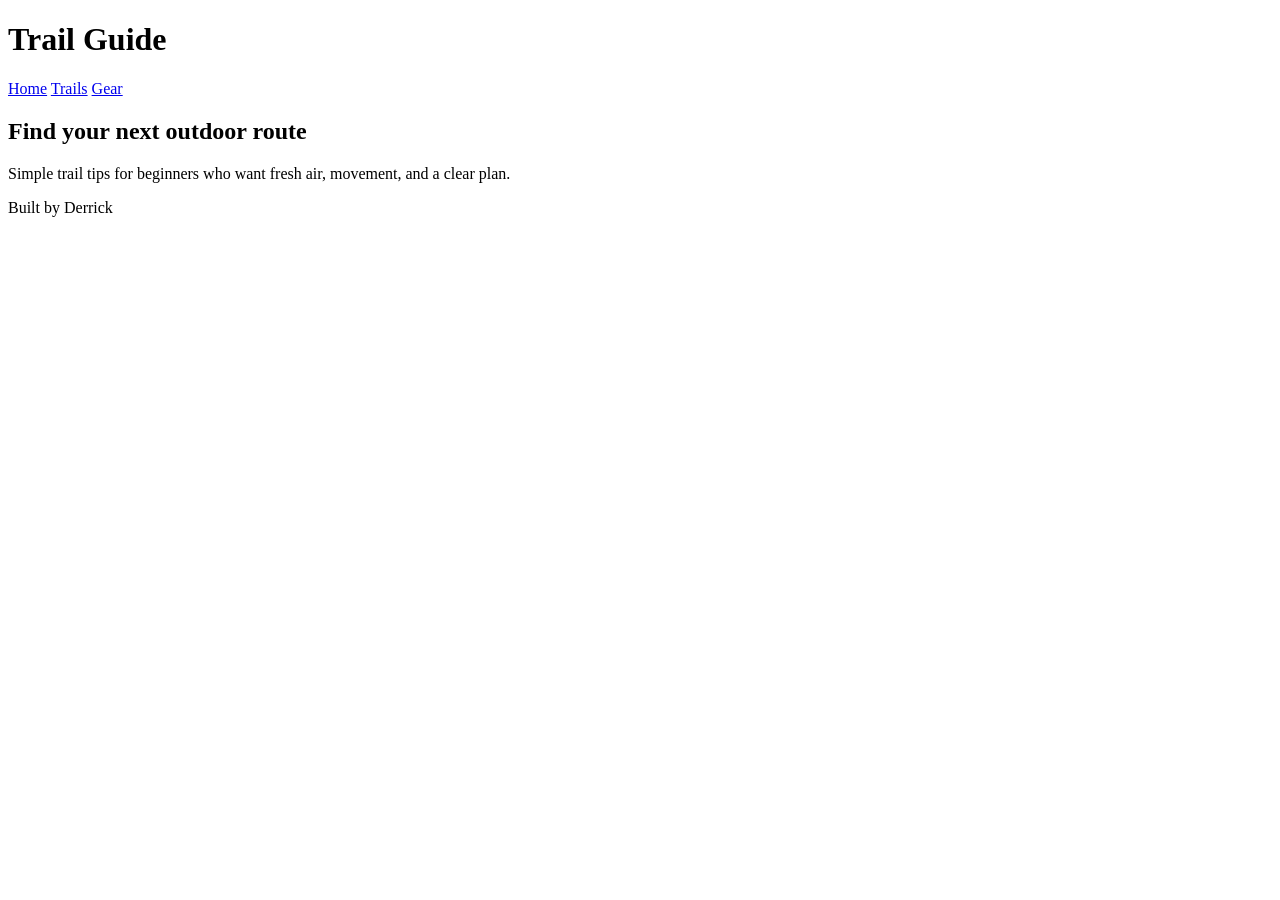
==== index.html @ 2ca33b7c "inital commit" ====
<!DOCTYPE html>
<html>
  <head>
    <title>Trail Guide</title>
    <link rel="stylesheet" href="styles.css">
  </head>
  <body>
    <header>
      <h1>Trail Guide</h1>
      <nav>
        <a href="#">Home</a>
        <a href="#">Trails</a>
        <a href="#">Gear</a>
      </nav>
    </header>

    <main>
      <section class="hero">
        <h2>Find your next outdoor route</h2>
        <p>Simple trail tips for beginners who want fresh air, movement, and a clear plan.</p>
      </section>

     
    <footer>
      <p>Built by Derrick</p>
    </footer>
  </body>
</html>
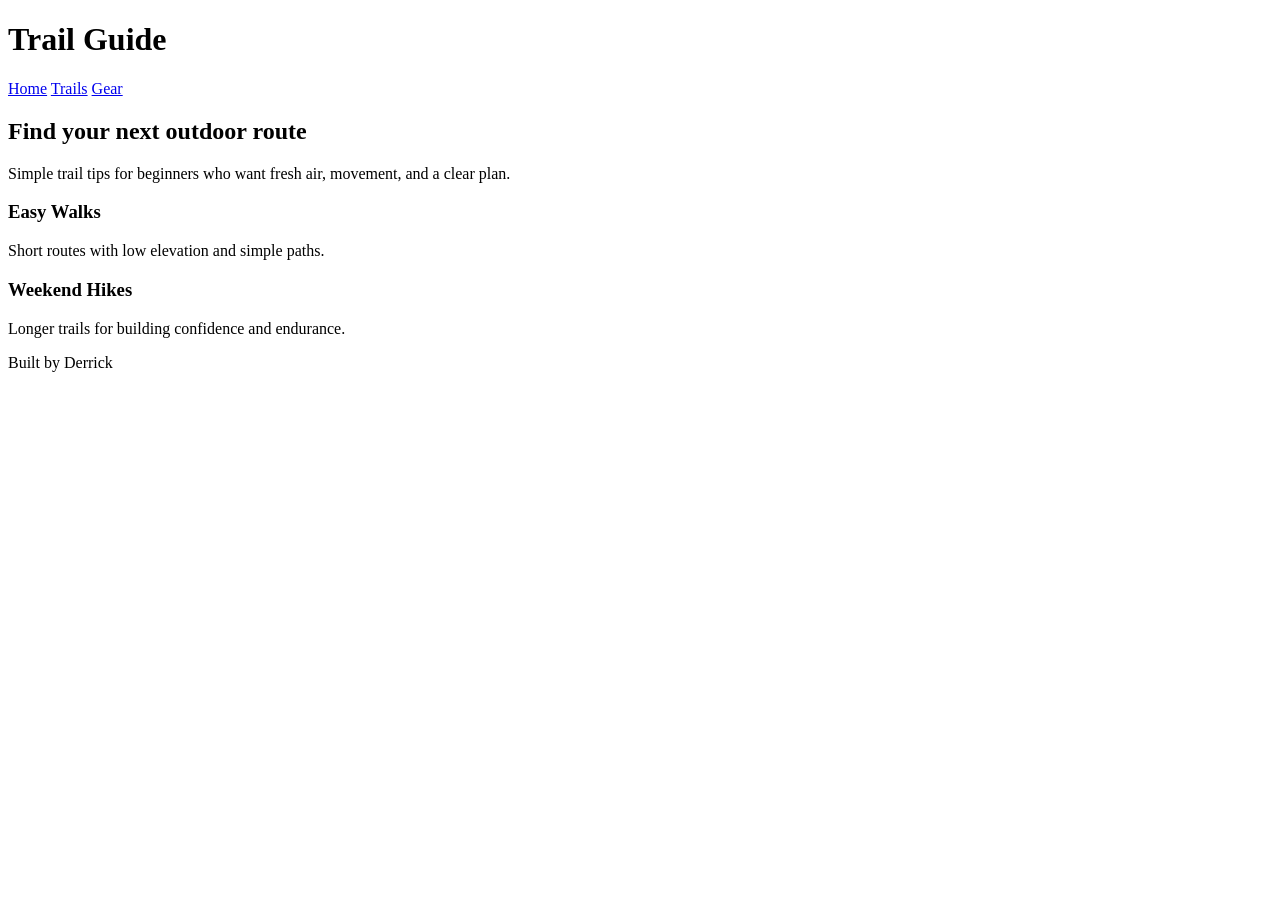
==== commit 9b0935ad: "style" ====
--- a/index.html
+++ b/index.html
@@ -20,7 +20,19 @@
         <p>Simple trail tips for beginners who want fresh air, movement, and a clear plan.</p>
       </section>
 
-     
+      <section class="cards">
+        <article class="card">
+          <h3>Easy Walks</h3>
+          <p>Short routes with low elevation and simple paths.</p>
+        </article>
+
+        <article class="card">
+          <h3>Weekend Hikes</h3>
+          <p>Longer trails for building confidence and endurance.</p>
+        </article>
+      </section>
+    </main>
+
     <footer>
       <p>Built by Derrick</p>
     </footer>
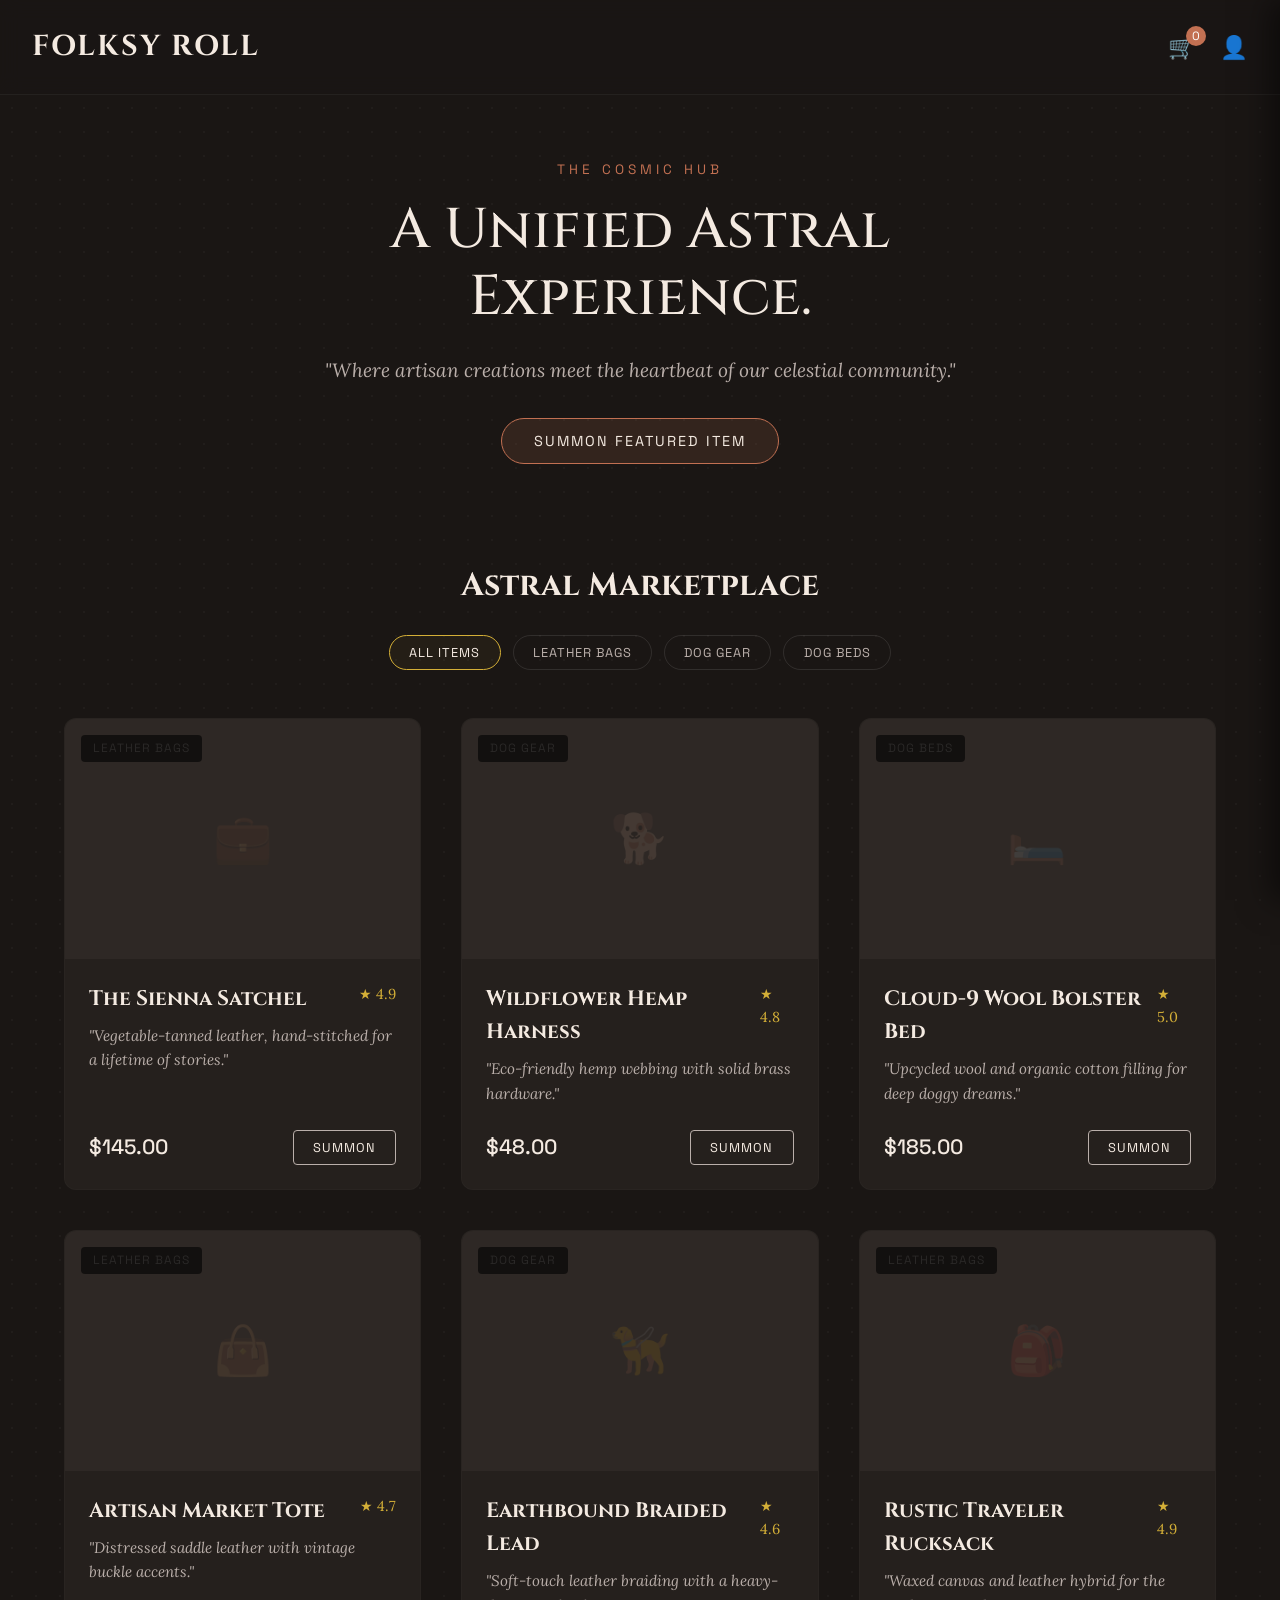
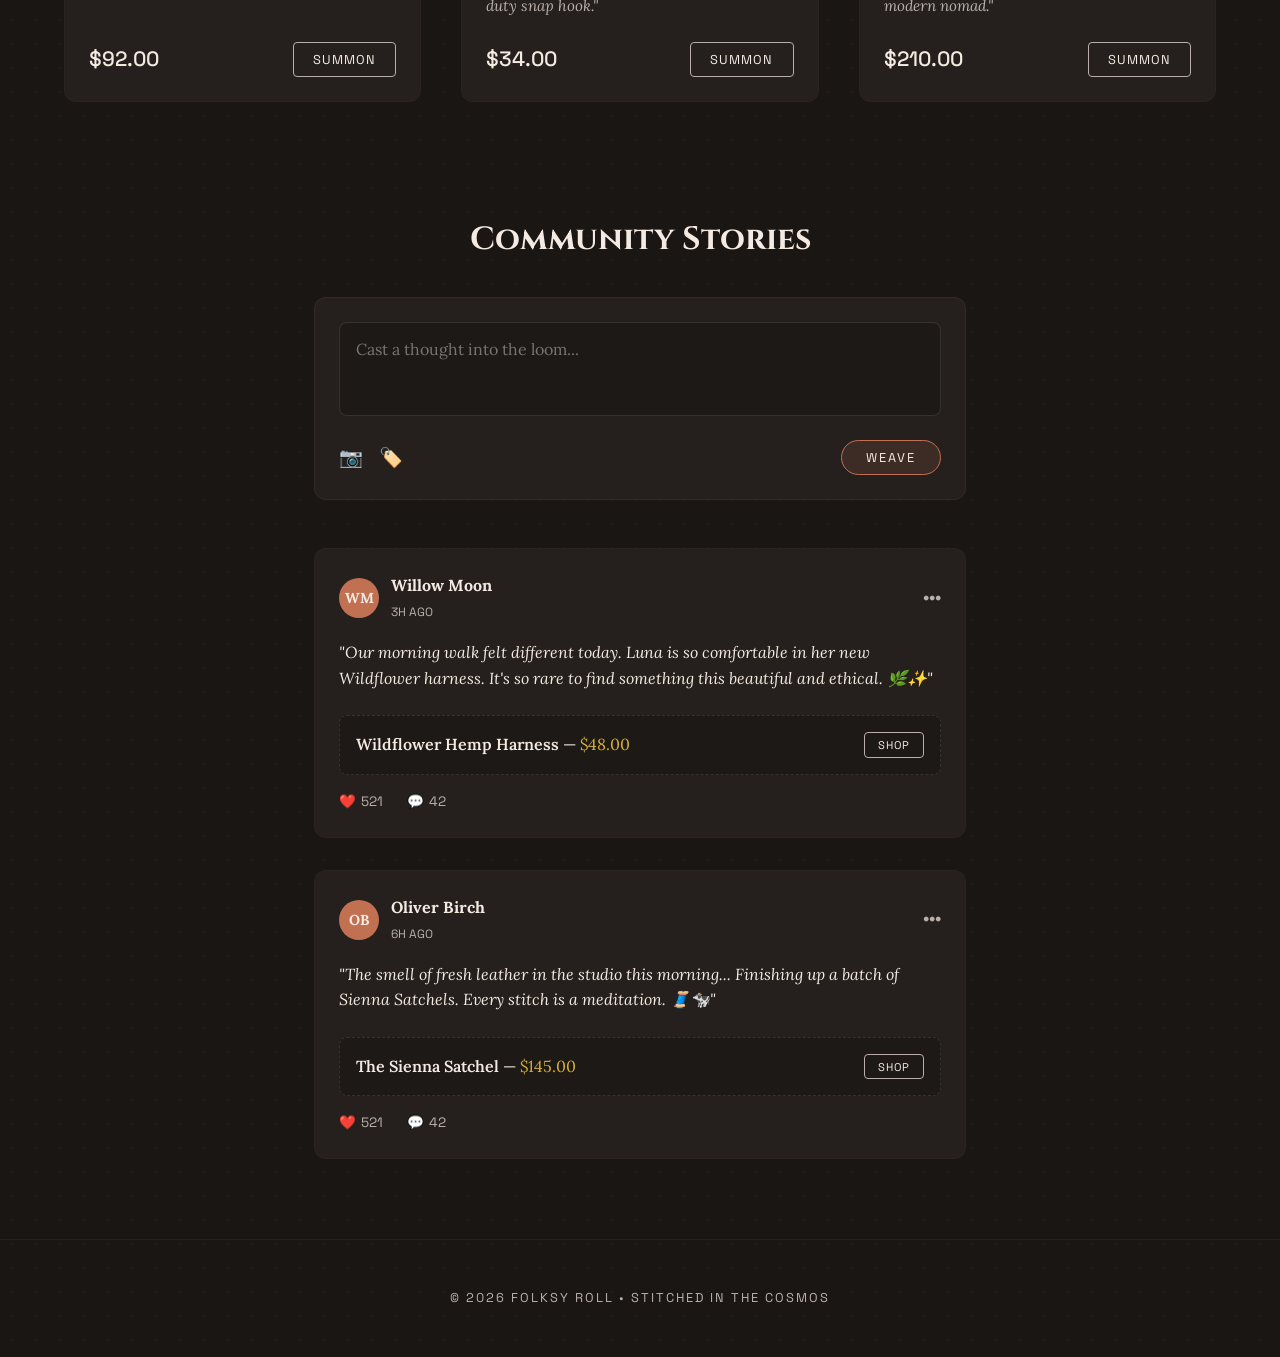
==== commit 1110148b: "folksyroll" ====
--- a/index.html
+++ b/index.html
@@ -1,40 +1,804 @@
 <!DOCTYPE html>
-<html>
-  <head>
-    <title>Trail Guide</title>
-    <link rel="stylesheet" href="styles.css">
-  </head>
-  <body>
-    <header>
-      <h1>Trail Guide</h1>
-      <nav>
-        <a href="#">Home</a>
-        <a href="#">Trails</a>
-        <a href="#">Gear</a>
-      </nav>
-    </header>
-
-    <main>
-      <section class="hero">
-        <h2>Find your next outdoor route</h2>
-        <p>Simple trail tips for beginners who want fresh air, movement, and a clear plan.</p>
-      </section>
-
-      <section class="cards">
-        <article class="card">
-          <h3>Easy Walks</h3>
-          <p>Short routes with low elevation and simple paths.</p>
-        </article>
-
-        <article class="card">
-          <h3>Weekend Hikes</h3>
-          <p>Longer trails for building confidence and endurance.</p>
-        </article>
-      </section>
-    </main>
-
-    <footer>
-      <p>Built by Derrick</p>
-    </footer>
-  </body>
+<html lang="en">
+
+<head>
+  <meta charset="UTF-8">
+  <meta name="viewport" content="width=device-width, initial-scale=1.0">
+  <title>Folksy Roll | Celestial Artisan Goods</title>
+  <link rel="preconnect" href="https://fonts.googleapis.com">
+  <link rel="preconnect" href="https://fonts.gstatic.com" crossorigin>
+  <link
+    href="https://fonts.googleapis.com/css2?family=Cinzel:wght@500;700&family=Lora:ital,wght@0,400;0,600;1,400&family=Space+Grotesk:wght@400;500&display=swap"
+    rel="stylesheet">
+
+  <style>
+    :root {
+      --bg-color: #1a1614;
+      --card-bg: #25201d;
+      --text-main: #f4eae1;
+      --text-muted: #baafaa;
+      --accent-gold: #d4af37;
+      --accent-terracotta: #c27052;
+      --radius: 12px;
+      --transition: all 0.3s cubic-bezier(0.4, 0, 0.2, 1);
+    }
+
+    * {
+      box-sizing: border-box;
+      margin: 0;
+      padding: 0;
+    }
+
+    body {
+      background-color: var(--bg-color);
+      color: var(--text-main);
+      font-family: 'Lora', serif;
+      line-height: 1.6;
+      overflow-x: hidden;
+      background-image: radial-gradient(rgba(255, 255, 255, 0.03) 1px, transparent 0);
+      background-size: 24px 24px;
+    }
+
+    /* Navigation */
+    header {
+      display: flex;
+      justify-content: space-between;
+      align-items: center;
+      padding: 1.5rem 2rem;
+      border-bottom: 1px solid rgba(255, 255, 255, 0.05);
+      backdrop-filter: blur(10px);
+      position: sticky;
+      top: 0;
+      z-index: 100;
+      background: rgba(26, 22, 20, 0.8);
+    }
+
+    .logo {
+      font-family: 'Cinzel', serif;
+      font-size: 1.8rem;
+      font-weight: 700;
+      letter-spacing: 2px;
+      color: var(--text-main);
+      text-decoration: none;
+      cursor: pointer;
+    }
+
+    .nav-actions {
+      display: flex;
+      gap: 1.5rem;
+      align-items: center;
+    }
+
+    .nav-btn {
+      background: none;
+      border: none;
+      color: var(--text-main);
+      font-size: 1.4rem;
+      cursor: pointer;
+      position: relative;
+      transition: var(--transition);
+    }
+
+    .nav-btn:hover {
+      color: var(--accent-gold);
+      transform: translateY(-2px);
+    }
+
+    .cart-count {
+      position: absolute;
+      top: -8px;
+      right: -10px;
+      background: var(--accent-terracotta);
+      color: white;
+      font-family: 'Space Grotesk', sans-serif;
+      font-size: 0.75rem;
+      padding: 2px 6px;
+      border-radius: 50%;
+    }
+
+    /* Hero Section */
+    .hero {
+      max-width: 800px;
+      margin: 4rem auto;
+      text-align: center;
+      padding: 0 1.5rem;
+    }
+
+    .hero-tag {
+      font-family: 'Space Grotesk', sans-serif;
+      text-transform: uppercase;
+      letter-spacing: 4px;
+      font-size: 0.85rem;
+      color: var(--accent-terracotta);
+      margin-bottom: 1rem;
+    }
+
+    .hero h1 {
+      font-family: 'Cinzel', serif;
+      font-size: 3.5rem;
+      line-height: 1.2;
+      margin-bottom: 1.5rem;
+      font-weight: 500;
+    }
+
+    .hero p {
+      font-style: italic;
+      color: var(--text-muted);
+      font-size: 1.2rem;
+      margin-bottom: 2rem;
+    }
+
+    .btn-summon {
+      font-family: 'Space Grotesk', sans-serif;
+      background: rgba(194, 112, 82, 0.15);
+      border: 1px solid var(--accent-terracotta);
+      color: var(--text-main);
+      padding: 0.8rem 2rem;
+      font-size: 0.9rem;
+      letter-spacing: 2px;
+      text-transform: uppercase;
+      border-radius: 30px;
+      cursor: pointer;
+      transition: var(--transition);
+    }
+
+    .btn-summon:hover {
+      background: var(--accent-terracotta);
+      box-shadow: 0 0 20px rgba(194, 112, 82, 0.4);
+      transform: scale(1.03);
+    }
+
+    /* Filter Chips */
+    .marketplace-section {
+      max-width: 1200px;
+      margin: 0 auto;
+      padding: 2rem 1.5rem;
+    }
+
+    .section-title {
+      font-family: 'Cinzel', serif;
+      margin-bottom: 1.5rem;
+      font-size: 2rem;
+      text-align: center;
+    }
+
+    .filter-container {
+      display: flex;
+      gap: 0.75rem;
+      justify-content: center;
+      flex-wrap: wrap;
+      margin-bottom: 3rem;
+    }
+
+    .filter-chip {
+      font-family: 'Space Grotesk', sans-serif;
+      background: transparent;
+      border: 1px solid rgba(255, 255, 255, 0.1);
+      color: var(--text-muted);
+      padding: 0.5rem 1.2rem;
+      border-radius: 20px;
+      cursor: pointer;
+      text-transform: uppercase;
+      font-size: 0.8rem;
+      letter-spacing: 1px;
+      transition: var(--transition);
+    }
+
+    .filter-chip:hover,
+    .filter-chip.active {
+      border-color: var(--accent-gold);
+      color: var(--text-main);
+      background: rgba(212, 175, 55, 0.05);
+    }
+
+    /* Product Grid */
+    .grid {
+      display: grid;
+      grid-template-columns: repeat(auto-fill, minmax(300px, 1fr));
+      gap: 2.5rem;
+      margin-bottom: 5rem;
+    }
+
+    .product-card {
+      background: var(--card-bg);
+      border-radius: var(--radius);
+      overflow: hidden;
+      border: 1px solid rgba(255, 255, 255, 0.02);
+      transition: var(--transition);
+      display: flex;
+      flex-direction: column;
+    }
+
+    .product-card:hover {
+      transform: translateY(-8px);
+      box-shadow: 0 12px 30px rgba(0, 0, 0, 0.4);
+      border-color: rgba(255, 255, 255, 0.08);
+    }
+
+    .product-img-placeholder {
+      height: 240px;
+      background: #2e2825;
+      display: flex;
+      align-items: center;
+      justify-content: center;
+      color: rgba(255, 255, 255, 0.1);
+      font-size: 3rem;
+      position: relative;
+    }
+
+    .product-category {
+      position: absolute;
+      top: 1rem;
+      left: 1rem;
+      background: rgba(0, 0, 0, 0.6);
+      padding: 0.25rem 0.75rem;
+      border-radius: 4px;
+      font-family: 'Space Grotesk', sans-serif;
+      font-size: 0.75rem;
+      letter-spacing: 1px;
+      text-transform: uppercase;
+    }
+
+    .product-info {
+      padding: 1.5rem;
+      display: flex;
+      flex-direction: column;
+      flex-grow: 1;
+    }
+
+    .product-header {
+      display: flex;
+      justify-content: space-between;
+      align-items: flex-start;
+      margin-bottom: 0.5rem;
+    }
+
+    .product-title {
+      font-family: 'Cinzel', serif;
+      font-size: 1.3rem;
+    }
+
+    .rating {
+      color: var(--accent-gold);
+      font-size: 0.9rem;
+    }
+
+    .product-desc {
+      color: var(--text-muted);
+      font-size: 0.95rem;
+      font-style: italic;
+      margin-bottom: 1.5rem;
+      flex-grow: 1;
+    }
+
+    .product-footer {
+      display: flex;
+      justify-content: space-between;
+      align-items: center;
+      margin-top: auto;
+    }
+
+    .price {
+      font-family: 'Space Grotesk', sans-serif;
+      font-size: 1.3rem;
+      font-weight: 500;
+      color: var(--text-main);
+    }
+
+    .btn-summon-item {
+      font-family: 'Space Grotesk', sans-serif;
+      background: transparent;
+      border: 1px solid var(--text-muted);
+      color: var(--text-main);
+      padding: 0.5rem 1.2rem;
+      font-size: 0.8rem;
+      text-transform: uppercase;
+      letter-spacing: 1px;
+      border-radius: 4px;
+      cursor: pointer;
+      transition: var(--transition);
+    }
+
+    .btn-summon-item:hover {
+      background: var(--text-main);
+      color: var(--bg-color);
+      border-color: var(--text-main);
+    }
+
+    /* Community / Weave Section */
+    .community-section {
+      max-width: 700px;
+      margin: 0 auto 5rem auto;
+      padding: 0 1.5rem;
+    }
+
+    .weaver-box {
+      background: var(--card-bg);
+      border-radius: var(--radius);
+      padding: 1.5rem;
+      margin-bottom: 3rem;
+      border: 1px solid rgba(255, 255, 255, 0.05);
+    }
+
+    .weaver-input {
+      width: 100%;
+      background: rgba(0, 0, 0, 0.2);
+      border: 1px solid rgba(255, 255, 255, 0.1);
+      border-radius: 8px;
+      padding: 1rem;
+      color: var(--text-main);
+      font-family: 'Lora', serif;
+      font-size: 1rem;
+      resize: none;
+      margin-bottom: 1rem;
+      transition: var(--transition);
+    }
+
+    .weaver-input:focus {
+      outline: none;
+      border-color: var(--accent-terracotta);
+    }
+
+    .weaver-footer {
+      display: flex;
+      justify-content: space-between;
+      align-items: center;
+    }
+
+    .weaver-tools {
+      display: flex;
+      gap: 1rem;
+      color: var(--text-muted);
+      font-size: 1.2rem;
+      cursor: pointer;
+    }
+
+    .weaver-tools span:hover {
+      color: var(--text-main);
+    }
+
+    /* Post Card */
+    .post-card {
+      background: var(--card-bg);
+      border-radius: var(--radius);
+      padding: 1.5rem;
+      margin-bottom: 2rem;
+      border: 1px solid rgba(255, 255, 255, 0.02);
+      animation: fadeIn 0.5s ease;
+    }
+
+    .post-header {
+      display: flex;
+      justify-content: space-between;
+      align-items: center;
+      margin-bottom: 1rem;
+    }
+
+    .post-author {
+      display: flex;
+      align-items: center;
+      gap: 0.75rem;
+    }
+
+    .avatar-placeholder {
+      width: 40px;
+      height: 40px;
+      border-radius: 50%;
+      background: var(--accent-terracotta);
+      display: flex;
+      align-items: center;
+      justify-content: center;
+      font-weight: bold;
+      font-size: 0.9rem;
+    }
+
+    .author-info h4 {
+      font-size: 1rem;
+    }
+
+    .author-info span {
+      font-size: 0.75rem;
+      color: var(--text-muted);
+      font-family: 'Space Grotesk', sans-serif;
+    }
+
+    .post-content {
+      font-style: italic;
+      margin-bottom: 1.5rem;
+    }
+
+    .post-product-tag {
+      background: rgba(0, 0, 0, 0.2);
+      border-radius: 8px;
+      padding: 1rem;
+      display: flex;
+      justify-content: space-between;
+      align-items: center;
+      border: 1px dashed rgba(255, 255, 255, 0.1);
+    }
+
+    .post-actions {
+      display: flex;
+      gap: 1.5rem;
+      margin-top: 1rem;
+      color: var(--text-muted);
+      font-family: 'Space Grotesk', sans-serif;
+      font-size: 0.85rem;
+    }
+
+    .post-action-btn {
+      cursor: pointer;
+      display: flex;
+      align-items: center;
+      gap: 0.3rem;
+      transition: var(--transition);
+    }
+
+    .post-action-btn:hover {
+      color: var(--accent-gold);
+    }
+
+    /* Sidebar/Drawer for Sacred Bag */
+    .drawer-overlay {
+      position: fixed;
+      top: 0;
+      left: 0;
+      width: 100vw;
+      height: 100vh;
+      background: rgba(0, 0, 0, 0.7);
+      opacity: 0;
+      visibility: hidden;
+      z-index: 200;
+      transition: var(--transition);
+    }
+
+    .drawer-overlay.open {
+      opacity: 1;
+      visibility: visible;
+    }
+
+    .drawer {
+      position: fixed;
+      top: 0;
+      right: -400px;
+      width: 400px;
+      max-width: 100%;
+      height: 100vh;
+      background: var(--card-bg);
+      z-index: 201;
+      padding: 2rem;
+      box-shadow: -10px 0 30px rgba(0, 0, 0, 0.5);
+      transition: var(--transition);
+      display: flex;
+      flex-direction: column;
+    }
+
+    .drawer.open {
+      right: 0;
+    }
+
+    .drawer-header {
+      display: flex;
+      justify-content: space-between;
+      align-items: center;
+      margin-bottom: 2rem;
+      border-bottom: 1px solid rgba(255, 255, 255, 0.05);
+      padding-bottom: 1rem;
+    }
+
+    .drawer-header h2 {
+      font-family: 'Cinzel', serif;
+    }
+
+    .drawer-close {
+      background: none;
+      border: none;
+      color: var(--text-main);
+      font-size: 1.5rem;
+      cursor: pointer;
+    }
+
+    .cart-items-container {
+      flex-grow: 1;
+      overflow-y: auto;
+    }
+
+    .empty-cart-view {
+      text-align: center;
+      margin-top: 4rem;
+      color: var(--text-muted);
+    }
+
+    .empty-cart-view span {
+      font-size: 3rem;
+      display: block;
+      margin-bottom: 1rem;
+      color: var(--accent-terracotta);
+    }
+
+    .cart-item {
+      display: flex;
+      justify-content: space-between;
+      align-items: center;
+      padding: 1rem 0;
+      border-bottom: 1px solid rgba(255, 255, 255, 0.05);
+    }
+
+    /* Animations */
+    @keyframes fadeIn {
+      from {
+        opacity: 0;
+        transform: translateY(10px);
+      }
+
+      to {
+        opacity: 1;
+        transform: translateY(0);
+      }
+    }
+
+    footer {
+      text-align: center;
+      padding: 3rem 0;
+      font-family: 'Space Grotesk', sans-serif;
+      font-size: 0.8rem;
+      letter-spacing: 2px;
+      color: var(--text-muted);
+      border-top: 1px solid rgba(255, 255, 255, 0.05);
+    }
+
+    /* Responsive */
+    @media(max-width: 600px) {
+      .hero h1 {
+        font-size: 2.3rem;
+      }
+
+      .drawer {
+        width: 100%;
+        right: -100%;
+      }
+    }
+  </style>
+</head>
+
+<body>
+
+  <header>
+    <a class="logo" onclick="window.scrollTo({top: 0, behavior: 'smooth'})">FOLKSY ROLL</a>
+    <div class="nav-actions">
+      <button class="nav-btn" onclick="toggleCart()">
+        🛒 <span class="cart-count" id="cartCount">0</span>
+      </button>
+      <button class="nav-btn">👤</button>
+    </div>
+  </header>
+
+  <section class="hero">
+    <div class="hero-tag">The Cosmic Hub</div>
+    <h1>A Unified Astral Experience.</h1>
+    <p>"Where artisan creations meet the heartbeat of our celestial community."</p>
+    <button class="btn-summon" onclick="summonFeatured()">Summon Featured Item</button>
+  </section>
+
+  <main class="marketplace-section">
+    <h2 class="section-title">Astral Marketplace</h2>
+
+    <div class="filter-container">
+      <button class="filter-chip active" onclick="filterItems('all', this)">All Items</button>
+      <button class="filter-chip" onclick="filterItems('leather bags', this)">Leather Bags</button>
+      <button class="filter-chip" onclick="filterItems('dog gear', this)">Dog Gear</button>
+      <button class="filter-chip" onclick="filterItems('dog beds', this)">Dog Beds</button>
+    </div>
+
+    <div class="grid" id="productGrid">
+    </div>
+  </main>
+
+  <section class="community-section">
+    <h2 class="section-title" style="margin-bottom: 2rem;">Community Stories</h2>
+
+    <div class="weaver-box">
+      <textarea class="weaver-input" id="weaverInput" placeholder="Cast a thought into the loom..." rows="3"></textarea>
+      <div class="weaver-footer">
+        <div class="weaver-tools">
+          <span>📷</span> <span>🏷️</span>
+        </div>
+        <button class="btn-summon" style="padding: 0.5rem 1.5rem; font-size: 0.8rem;"
+          onclick="weavePost()">Weave</button>
+      </div>
+    </div>
+
+    <div id="postsContainer">
+    </div>
+  </section>
+
+  <div class="drawer-overlay" id="drawerOverlay" onclick="toggleCart()"></div>
+  <div class="drawer" id="cartDrawer">
+    <div class="drawer-header">
+      <h2>Sacred Bag</h2>
+      <button class="drawer-close" onclick="toggleCart()">✕</button>
+    </div>
+    <div class="cart-items-container" id="cartItemsContainer">
+    </div>
+  </div>
+
+  <footer>
+    © 2026 FOLKSY ROLL • STITCHED IN THE COSMOS
+  </footer>
+
+  <script>
+    // App State
+    const products = [
+      { id: 1, title: "The Sienna Satchel", category: "leather bags", price: 145.00, rating: "4.9", desc: "Vegetable-tanned leather, hand-stitched for a lifetime of stories.", symbol: "💼" },
+      { id: 2, title: "Wildflower Hemp Harness", category: "dog gear", price: 48.00, rating: "4.8", desc: "Eco-friendly hemp webbing with solid brass hardware.", symbol: "🐕" },
+      { id: 3, title: "Cloud-9 Wool Bolster Bed", category: "dog beds", price: 185.00, rating: "5.0", desc: "Upcycled wool and organic cotton filling for deep doggy dreams.", symbol: "🛏️" },
+      { id: 4, title: "Artisan Market Tote", category: "leather bags", price: 92.00, rating: "4.7", desc: "Distressed saddle leather with vintage buckle accents.", symbol: "👜" },
+      { id: 5, title: "Earthbound Braided Lead", category: "dog gear", price: 34.00, rating: "4.6", desc: "Soft-touch leather braiding with a heavy-duty snap hook.", symbol: "🦮" },
+      { id: 6, title: "Rustic Traveler Rucksack", category: "leather bags", price: 210.00, rating: "4.9", desc: "Waxed canvas and leather hybrid for the modern nomad.", symbol: "🎒" }
+    ];
+
+    let initialPosts = [
+      { author: "Willow Moon", time: "3H AGO", text: "Our morning walk felt different today. Luna is so comfortable in her new Wildflower harness. It's so rare to find something this beautiful and ethical. 🌿✨", item: "Wildflower Hemp Harness", price: "$48.00", initials: "WM" },
+      { author: "Oliver Birch", time: "6H AGO", text: "The smell of fresh leather in the studio this morning... Finishing up a batch of Sienna Satchels. Every stitch is a meditation. 🧵🐄", item: "The Sienna Satchel", price: "$145.00", initials: "OB" }
+    ];
+
+    let cart = [];
+
+    // UI Initialization
+    function init() {
+      renderProducts(products);
+      renderPosts();
+      updateCartUI();
+    }
+
+    function renderProducts(items) {
+      const grid = document.getElementById('productGrid');
+      grid.innerHTML = items.map(p => `
+                               <div class="product-card">
+                               <div class="product-img-placeholder">
+                               ${p.symbol}
+                               <span class="product-category">${p.category}</span>
+                               </div>
+                               <div class="product-info">
+                               <div class="product-header">
+                               <h3 class="product-title">${p.title}</h3>
+                               <span class="rating">★ ${p.rating}</span>
+                               </div>
+                               <p class="product-desc">"${p.desc}"</p>
+                               <div class="product-footer">
+                               <span class="price">$${p.price.toFixed(2)}</span>
+                               <button class="btn-summon-item" onclick="addToCart(${p.id})">Summon</button>
+                               </div>
+                               </div>
+                               </div>
+                               `).join('');
+    }
+
+    function renderPosts() {
+      const container = document.getElementById('postsContainer');
+      container.innerHTML = initialPosts.map(post => `
+                               <div class="post-card">
+                               <div class="post-header">
+                               <div class="post-author">
+                               <div class="avatar-placeholder">${post.initials}</div>
+                               <div class="author-info">
+                                <h4>${post.author}</h4>
+                                <span>${post.time}</span>
+                            </div>
+                        </div>
+                        <span style="color: var(--text-muted); cursor:pointer;">•••</span>
+                    </div>
+                    <div class="post-content">"${post.text}"</div>
+                    ${post.item ? `
+                        <div class="post-product-tag">
+                            <div>
+                                <span style="font-weight:600">${post.item}</span> — <span style="color:var(--accent-gold)">${post.price}</span>
+                            </div>
+                            <button class="btn-summon-item" style="font-size:0.7rem; padding: 0.3rem 0.8rem;" onclick="addByName('${post.item}')">Shop</button>
+                        </div>
+                    ` : ''}
+                    <div class="post-actions">
+                        <div class="post-action-btn" onclick="this.style.color='var(--accent-terracotta)'">❤️ <span>521</span></div>
+                        <div class="post-action-btn">💬 <span>42</span></div>
+                    </div>
+                </div>
+            `).join('');
+    }
+
+    // Filters
+    function filterItems(category, el) {
+      document.querySelectorAll('.filter-chip').forEach(chip => chip.classList.remove('active'));
+      el.classList.add('active');
+      if (category === 'all') {
+        renderProducts(products);
+      } else {
+        renderProducts(products.filter(p => p.category === category));
+      }
+    }
+
+    // Cart Actions
+    function toggleCart() {
+      document.getElementById('cartDrawer').classList.toggle('open');
+      document.getElementById('drawerOverlay').classList.toggle('open');
+    }
+
+    function addToCart(id) {
+      const prod = products.find(p => p.id === id);
+      cart.push(prod);
+      updateCartUI();
+
+      // Pop open cart instantly to show feedback
+      toggleCart();
+    }
+
+    function addByName(name) {
+      const prod = products.find(p => p.title === name);
+      if (prod) addToCart(prod.id);
+    }
+
+    function updateCartUI() {
+      document.getElementById('cartCount').innerText = cart.length;
+      const container = document.getElementById('cartItemsContainer');
+
+      if (cart.length === 0) {
+        container.innerHTML = `
+                    <div class="empty-cart-view">
+                        <span>✨</span>
+                        <h3>The Loom Awaits...</h3>
+                        <p style="font-size:0.9rem; color: var(--text-muted); margin-top:0.5rem; padding: 0 1rem;">
+                            Your sacred bag is currently light as stardust. Explore our cosmic collection to find your treasure.
+                        </p>
+                    </div>
+                `;
+      } else {
+        container.innerHTML = cart.map((item, index) => `
+                    <div class="cart-item">
+                        <div>
+                            <h4>${item.title}</h4>
+                            <span style="color:var(--accent-gold); font-family:'Space Grotesk'">${item.price.toFixed(2)}</span>
+                        </div>
+                        <button class="drawer-close" style="font-size:1rem;" onclick="removeFromCart(${index})">✕</button>
+                    </div>
+                `).join('') + `
+                    <div style="margin-top: 2rem; padding-top: 1rem; border-top: 1px solid rgba(255,255,255,0.1)">
+                        <button class="btn-summon" style="width:100%">Weave Checkout</button>
+                    </div>
+                `;
+      }
+    }
+
+    function removeFromCart(index) {
+      cart.splice(index, 1);
+      updateCartUI();
+    }
+
+    function summonFeatured() {
+      const randomProd = products[Math.floor(Math.random() * products.length)];
+      addToCart(randomProd.id);
+    }
+
+    // Weaver Engine
+    function weavePost() {
+      const input = document.getElementById('weaverInput');
+      if (!input.value.trim()) return;
+
+      const newPost = {
+        author: "Cosmic Wanderer",
+        time: "JUST NOW",
+        text: input.value,
+        item: null,
+        price: "",
+        initials: "CW"
+      };
+
+      initialPosts.unshift(newPost);
+      renderPosts();
+      input.value = "";
+    }
+
+    // Instantiation
+    window.onload = init;
+  </script>
+</body>
+
 </html>
